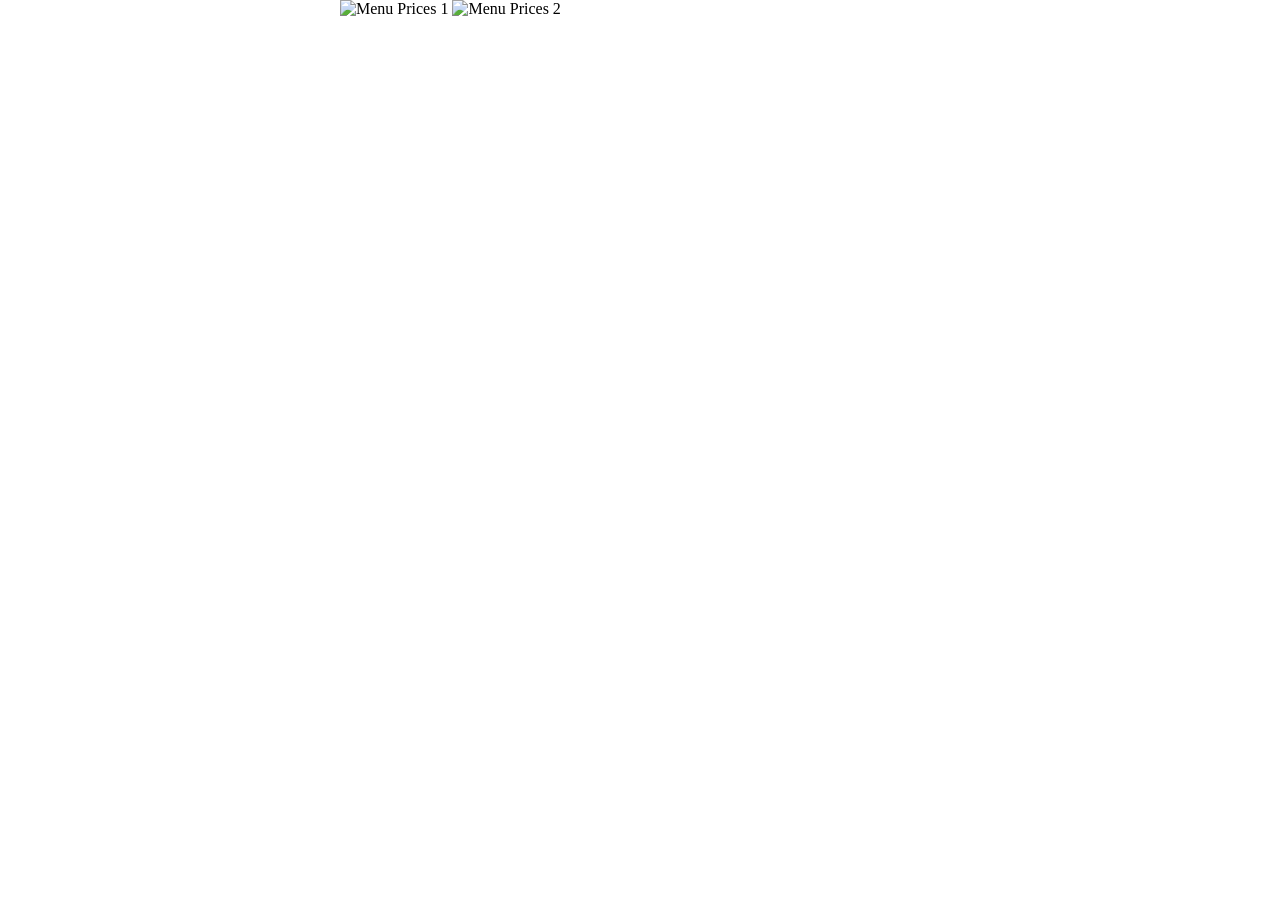
==== menu.html @ 4652fbbb "Add files via upload" ====
<!DOCTYPE html>
<html lang="en">
<head>
    <meta charset="UTF-8">
    <meta name="viewport" content="width=device-width, initial-scale=1.0">
    <title>Menu Prices</title>
    <link rel="icon" type="image/png" href="Favicon/Logo_Wordmark_MainGreenBG.jpg">
    <link rel="stylesheet" href="menu.css">
</head>
<body>


    <div class="wrapper">
    <img class="img-menu1" src="Images/MENU PRICE 1.jpg" alt="Menu Prices 1">
    <img class="img-menu1" src="Images/MENU PRICE 2.png" alt="Menu Prices 2">
    

    </div>
</body>
</html>
---- menu.css ----
*{
    margin: 0;
    padding: 0;
  }

  .wrapper{
    width: 100%;
  }

 .img-menu1{
    width: 100%;
 }

 .img-menu2{
    width: 100%;
 }

 @media only screen and (min-width:768px) {
    .wrapper{
        width: 600px;
        margin: 0 auto;
    
      }
    }
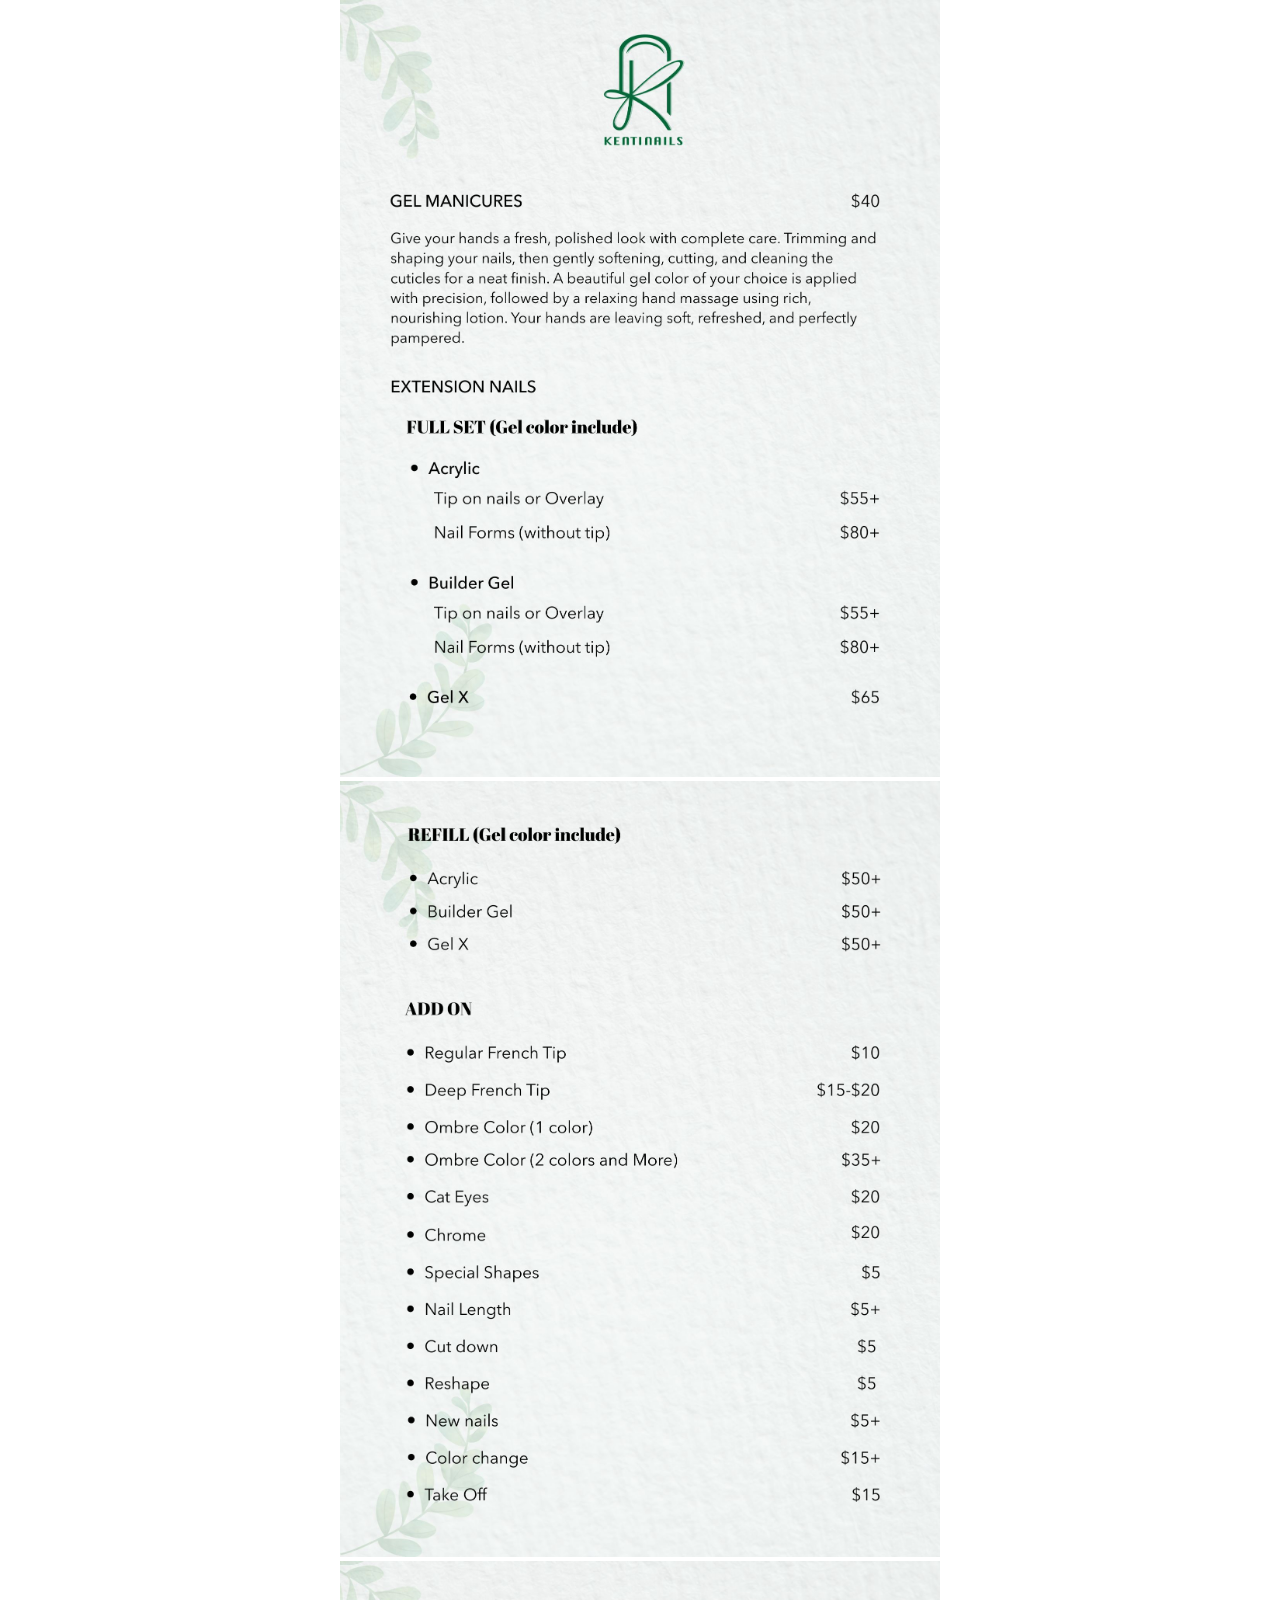
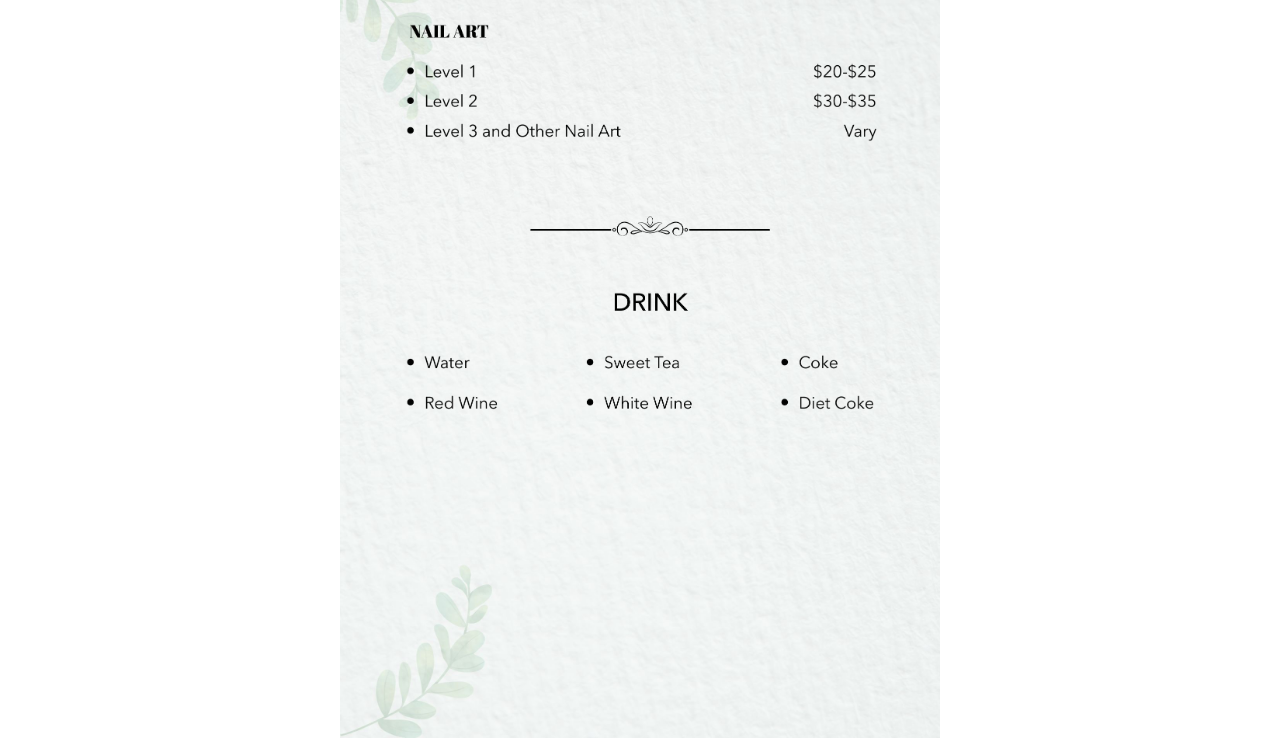
==== commit 07e8783d: "Update menu.html" ====
--- a/menu.html
+++ b/menu.html
@@ -11,8 +11,9 @@
 
 
     <div class="wrapper">
-    <img class="img-menu1" src="Images/MENU PRICE 1.jpg" alt="Menu Prices 1">
-    <img class="img-menu1" src="Images/MENU PRICE 2.png" alt="Menu Prices 2">
+    <img class="img-menu1" src="Images/MENU PRICE 1 update.jpg" alt="Menu Prices 1">
+    <img class="img-menu1" src="Images/MENU PRICE 2 update.jpg" alt="Menu Prices 2">
+    <img class="img-menu1" src="Images/MENU PRICE 3 update.jpg" alt="Menu Prices 3">
     
 
     </div>
